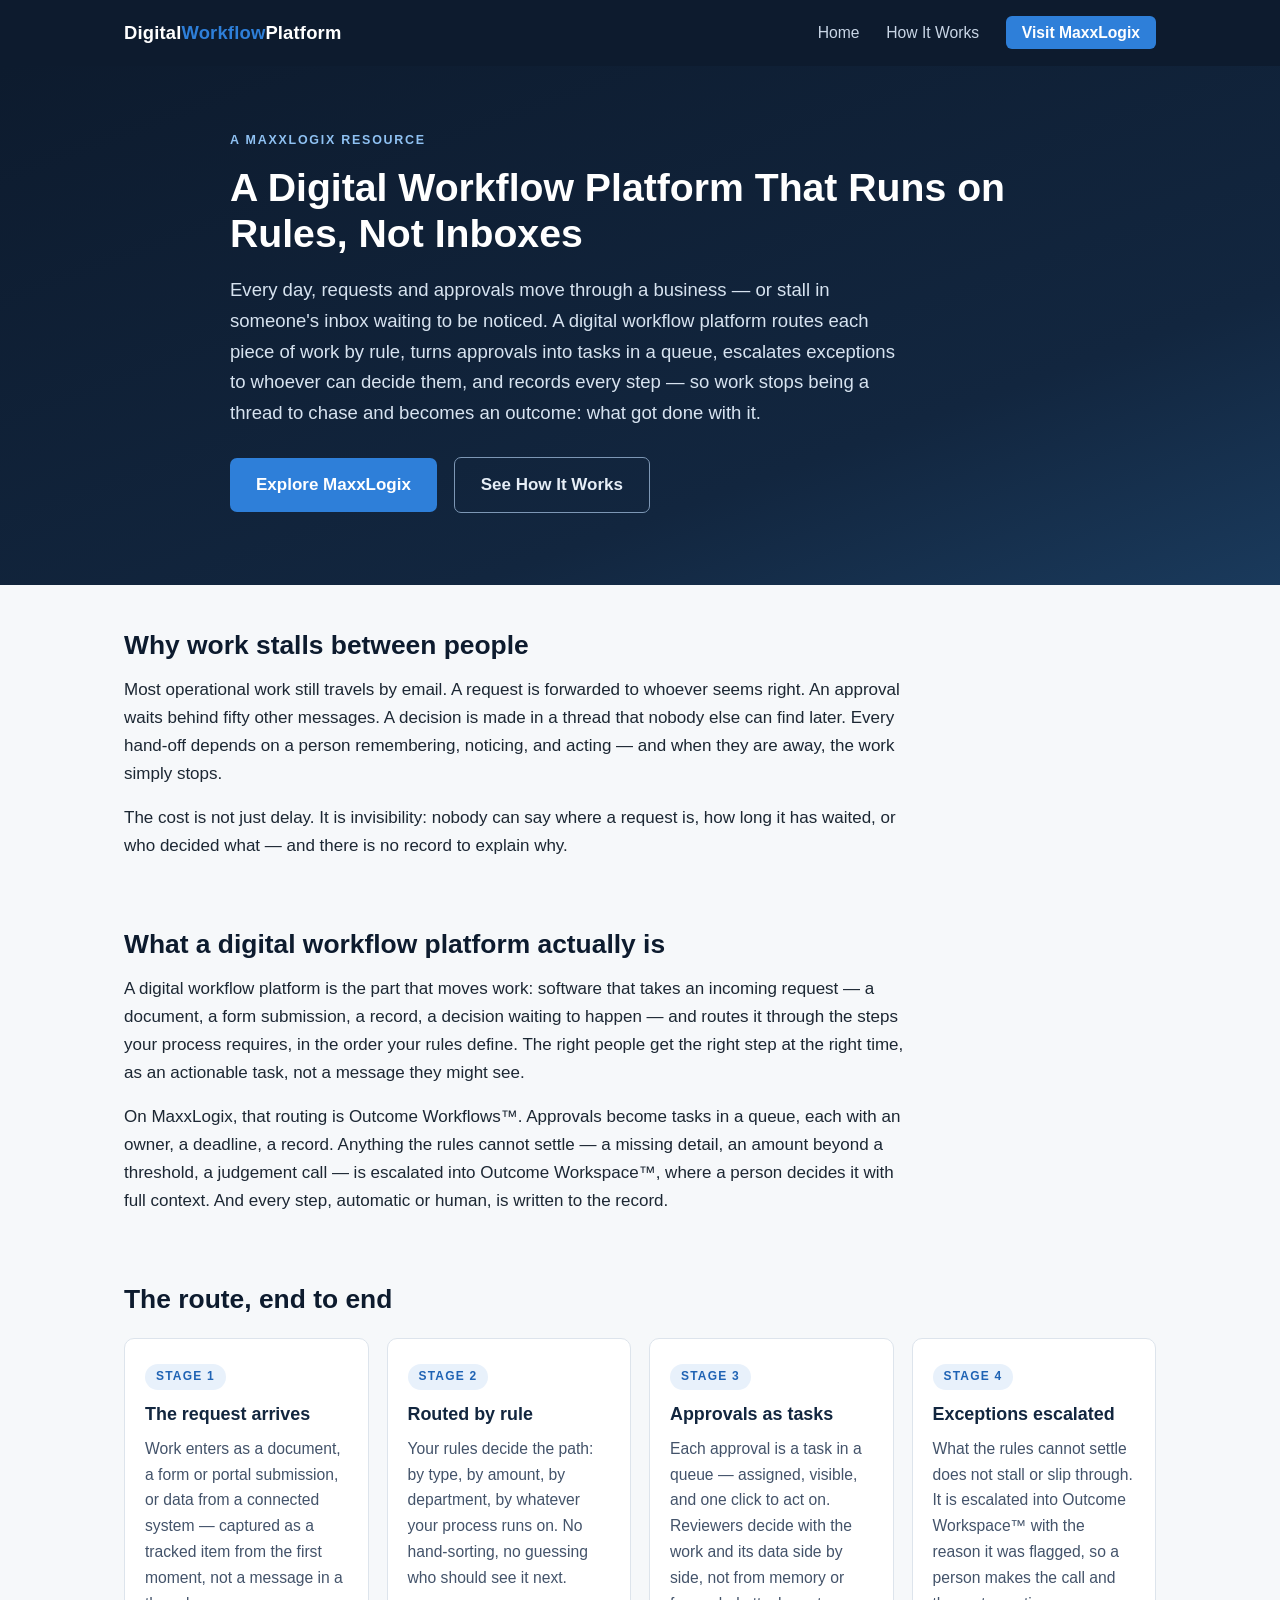
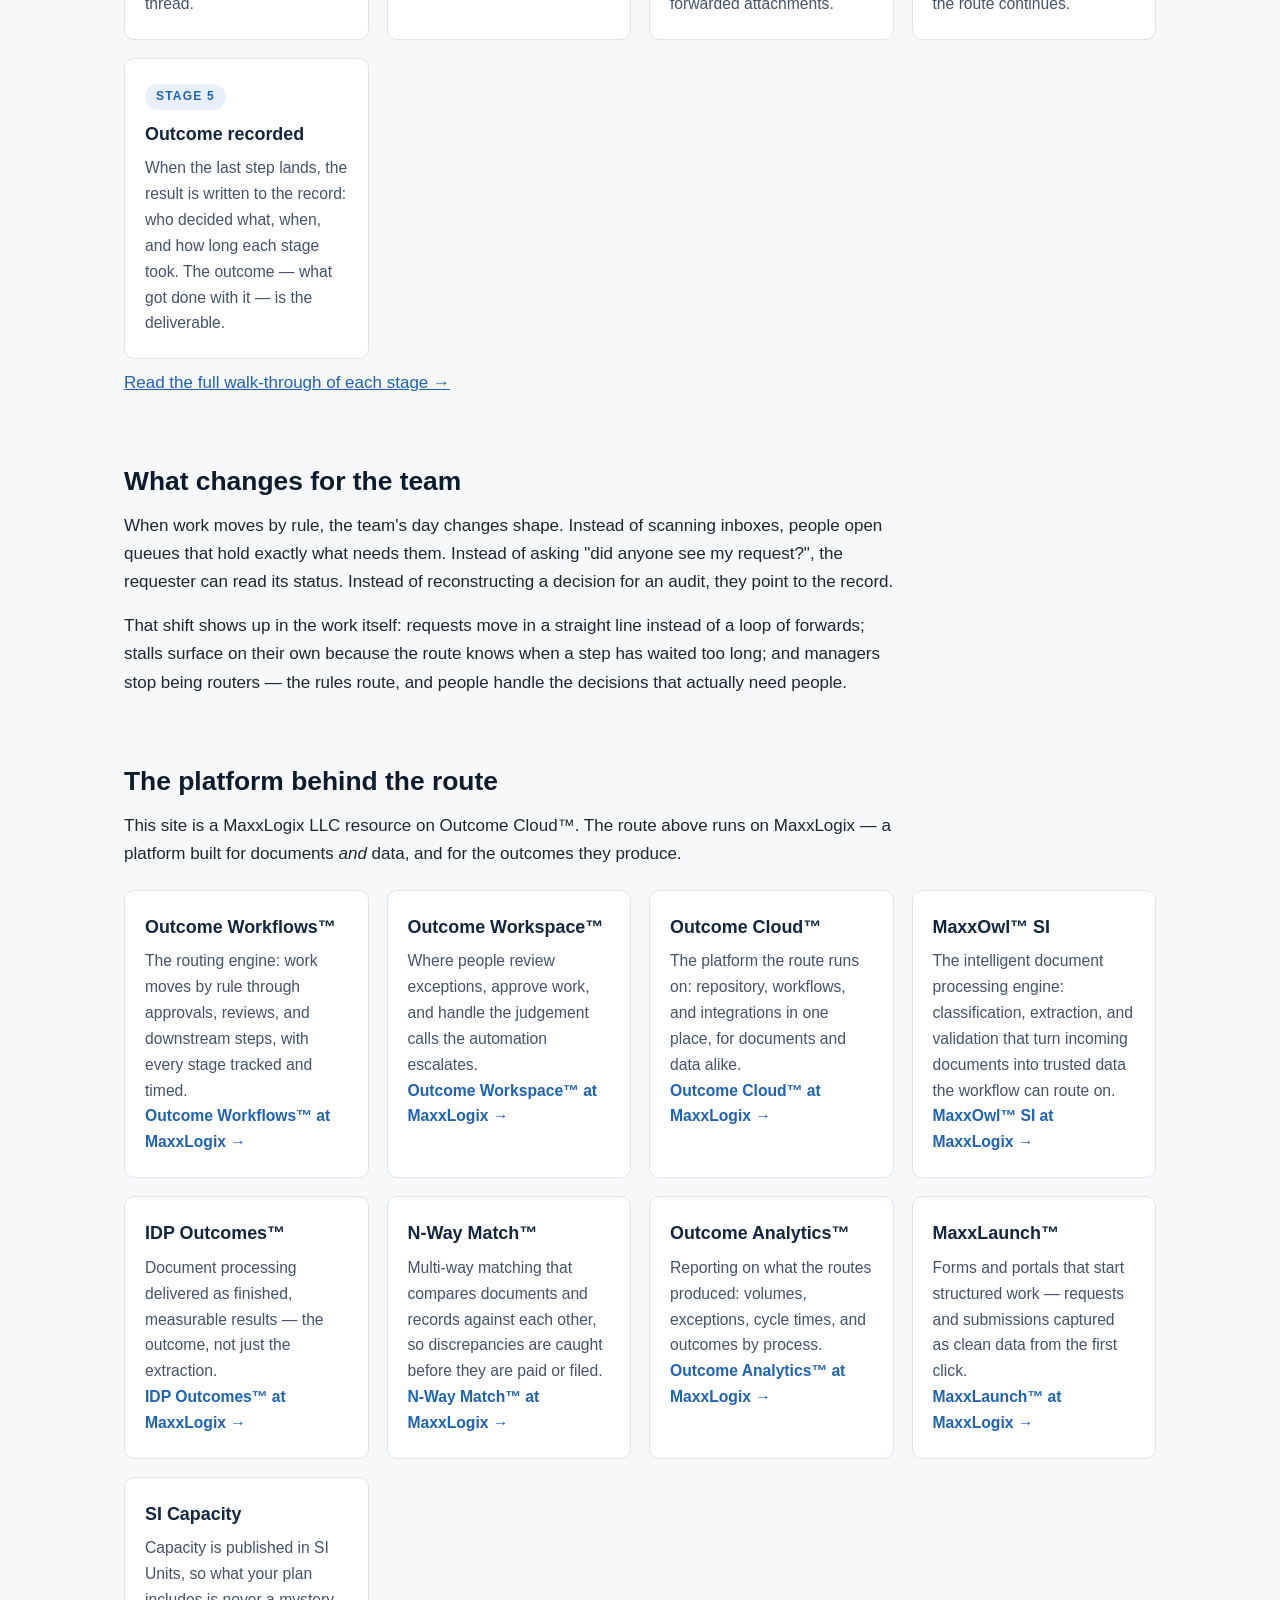
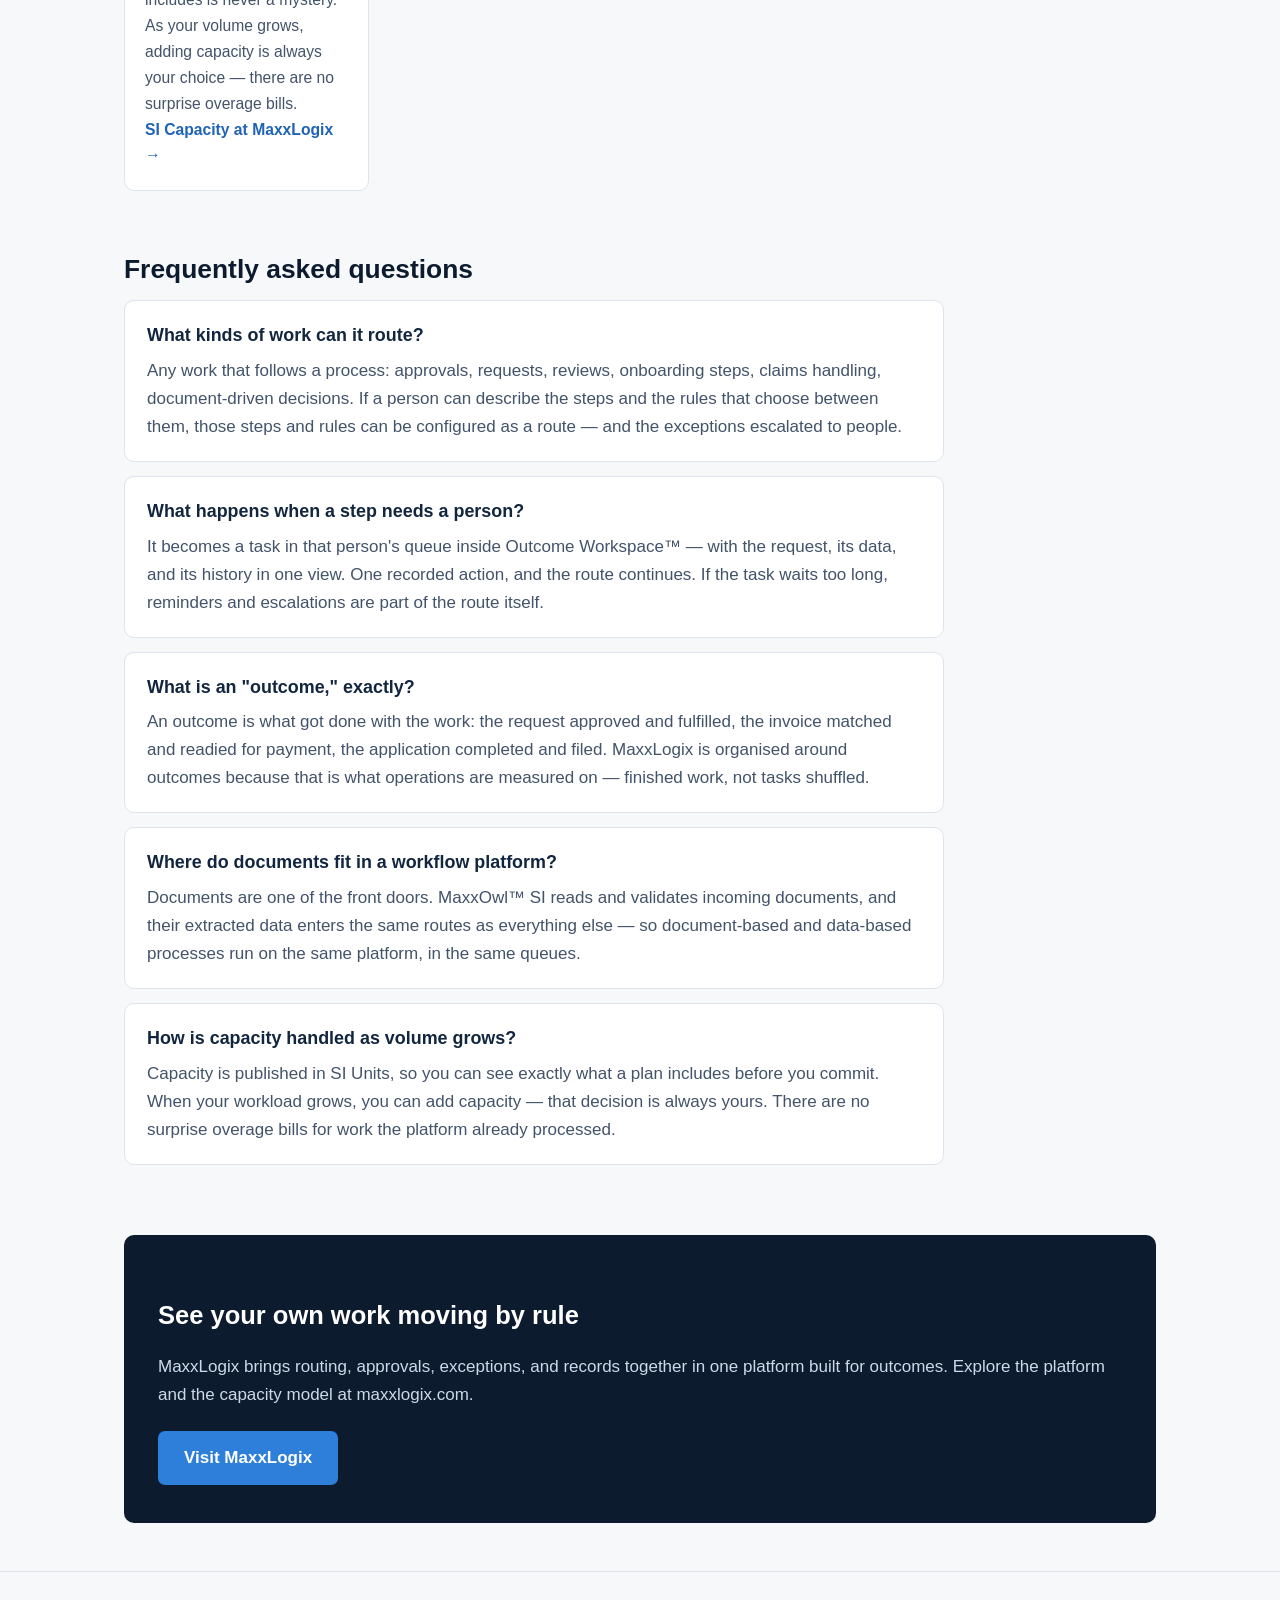
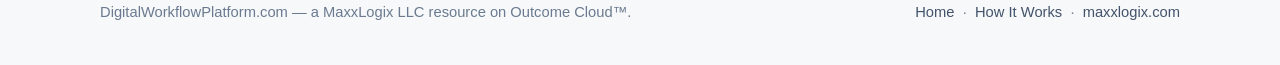
==== index.html @ 6dafa9f3 "Add files via upload" ====
<!DOCTYPE html>
<html lang="en">
<head>
<meta charset="UTF-8">
<meta name="viewport" content="width=device-width, initial-scale=1.0">
<title>Digital Workflow Platform: Work Routed by Rule | Digital Workflow Platform</title>
<meta name="description" content="A digital workflow platform routes work by rule, turns approvals into queue tasks, escalates exceptions, and records every outcome. See how Outcome Workflows runs on MaxxLogix.">
<link rel="canonical" href="https://digitalworkflowplatform.com/">
<meta property="og:type" content="website">
<meta property="og:site_name" content="Digital Workflow Platform">
<meta property="og:title" content="Digital Workflow Platform: Work Routed by Rule">
<meta property="og:description" content="Requests arrive. Outcomes get delivered. How a digital workflow platform routes work by rule — intake, routing, approvals, exceptions, and the recorded outcome.">
<meta property="og:url" content="https://digitalworkflowplatform.com/">
<meta name="twitter:card" content="summary">
<link rel="stylesheet" href="style.css">
</head>
<body>

<header class="site-header">
  <div class="header-inner">
    <a class="wordmark" href="index.html">Digital<span>Workflow</span>Platform</a>
    <nav class="main-nav">
      <a href="index.html">Home</a>
      <a href="how-it-works.html">How It Works</a>
      <a class="nav-cta" href="https://maxxlogix.com">Visit MaxxLogix</a>
    </nav>
  </div>
</header>

<div class="hero">
  <div class="hero-inner">
    <p class="eyebrow">A MaxxLogix Resource</p>
    <h1>A Digital Workflow Platform That Runs on Rules, Not Inboxes</h1>
    <p class="lede">Every day, requests and approvals move through a business — or stall in someone's inbox waiting to be noticed. A digital workflow platform routes each piece of work by rule, turns approvals into tasks in a queue, escalates exceptions to whoever can decide them, and records every step — so work stops being a thread to chase and becomes an outcome: what got done with it.</p>
    <a class="btn" href="https://maxxlogix.com">Explore MaxxLogix</a>
    <a class="btn ghost" href="how-it-works.html">See How It Works</a>
  </div>
</div>

<main>

  <section>
    <h2>Why work stalls between people</h2>
    <p>Most operational work still travels by email. A request is forwarded to whoever seems right. An approval waits behind fifty other messages. A decision is made in a thread that nobody else can find later. Every hand-off depends on a person remembering, noticing, and acting — and when they are away, the work simply stops.</p>
    <p>The cost is not just delay. It is invisibility: nobody can say where a request is, how long it has waited, or who decided what — and there is no record to explain why.</p>
  </section>

  <section>
    <h2>What a digital workflow platform actually is</h2>
    <p>A digital workflow platform is the part that moves work: software that takes an incoming request — a document, a form submission, a record, a decision waiting to happen — and routes it through the steps your process requires, in the order your rules define. The right people get the right step at the right time, as an actionable task, not a message they might see.</p>
    <p>On MaxxLogix, that routing is Outcome Workflows&trade;. Approvals become tasks in a queue, each with an owner, a deadline, a record. Anything the rules cannot settle — a missing detail, an amount beyond a threshold, a judgement call — is escalated into Outcome Workspace&trade;, where a person decides it with full context. And every step, automatic or human, is written to the record.</p>
  </section>

  <section>
    <h2>The route, end to end</h2>
    <div class="grid">
      <div class="card">
        <span class="step">Stage 1</span>
        <h3>The request arrives</h3>
        <p>Work enters as a document, a form or portal submission, or data from a connected system — captured as a tracked item from the first moment, not a message in a thread.</p>
      </div>
      <div class="card">
        <span class="step">Stage 2</span>
        <h3>Routed by rule</h3>
        <p>Your rules decide the path: by type, by amount, by department, by whatever your process runs on. No hand-sorting, no guessing who should see it next.</p>
      </div>
      <div class="card">
        <span class="step">Stage 3</span>
        <h3>Approvals as tasks</h3>
        <p>Each approval is a task in a queue — assigned, visible, and one click to act on. Reviewers decide with the work and its data side by side, not from memory or forwarded attachments.</p>
      </div>
      <div class="card">
        <span class="step">Stage 4</span>
        <h3>Exceptions escalated</h3>
        <p>What the rules cannot settle does not stall or slip through. It is escalated into Outcome Workspace&trade; with the reason it was flagged, so a person makes the call and the route continues.</p>
      </div>
      <div class="card">
        <span class="step">Stage 5</span>
        <h3>Outcome recorded</h3>
        <p>When the last step lands, the result is written to the record: who decided what, when, and how long each stage took. The outcome — what got done with it — is the deliverable.</p>
      </div>
    </div>
    <p><a href="how-it-works.html">Read the full walk-through of each stage &rarr;</a></p>
  </section>

  <section>
    <h2>What changes for the team</h2>
    <p>When work moves by rule, the team's day changes shape. Instead of scanning inboxes, people open queues that hold exactly what needs them. Instead of asking "did anyone see my request?", the requester can read its status. Instead of reconstructing a decision for an audit, they point to the record.</p>
    <p>That shift shows up in the work itself: requests move in a straight line instead of a loop of forwards; stalls surface on their own because the route knows when a step has waited too long; and managers stop being routers — the rules route, and people handle the decisions that actually need people.</p>
  </section>

  <section>
    <h2>The platform behind the route</h2>
    <p class="narrow">This site is a MaxxLogix LLC resource on Outcome Cloud&trade;. The route above runs on MaxxLogix — a platform built for documents <em>and</em> data, and for the outcomes they produce.</p>
    <div class="grid">
      <div class="card">
        <h3>Outcome Workflows&trade;</h3>
        <p>The routing engine: work moves by rule through approvals, reviews, and downstream steps, with every stage tracked and timed.</p>
        <p><a href="https://maxxlogix.com/outcome-workflows/">Outcome Workflows&trade; at MaxxLogix &rarr;</a></p>
      </div>
      <div class="card">
        <h3>Outcome Workspace&trade;</h3>
        <p>Where people review exceptions, approve work, and handle the judgement calls the automation escalates.</p>
        <p><a href="https://maxxlogix.com/outcome-workspace/">Outcome Workspace&trade; at MaxxLogix &rarr;</a></p>
      </div>
      <div class="card">
        <h3>Outcome Cloud&trade;</h3>
        <p>The platform the route runs on: repository, workflows, and integrations in one place, for documents and data alike.</p>
        <p><a href="https://maxxlogix.com/outcome-cloud/">Outcome Cloud&trade; at MaxxLogix &rarr;</a></p>
      </div>
      <div class="card">
        <h3>MaxxOwl&trade; SI</h3>
        <p>The intelligent document processing engine: classification, extraction, and validation that turn incoming documents into trusted data the workflow can route on.</p>
        <p><a href="https://maxxlogix.com/maxxowl-si/">MaxxOwl&trade; SI at MaxxLogix &rarr;</a></p>
      </div>
      <div class="card">
        <h3>IDP Outcomes&trade;</h3>
        <p>Document processing delivered as finished, measurable results — the outcome, not just the extraction.</p>
        <p><a href="https://maxxlogix.com/idp-outcomes/">IDP Outcomes&trade; at MaxxLogix &rarr;</a></p>
      </div>
      <div class="card">
        <h3>N-Way Match&trade;</h3>
        <p>Multi-way matching that compares documents and records against each other, so discrepancies are caught before they are paid or filed.</p>
        <p><a href="https://maxxlogix.com/outcome-match/">N-Way Match&trade; at MaxxLogix &rarr;</a></p>
      </div>
      <div class="card">
        <h3>Outcome Analytics&trade;</h3>
        <p>Reporting on what the routes produced: volumes, exceptions, cycle times, and outcomes by process.</p>
        <p><a href="https://maxxlogix.com/outcome-analytics/">Outcome Analytics&trade; at MaxxLogix &rarr;</a></p>
      </div>
      <div class="card">
        <h3>MaxxLaunch&trade;</h3>
        <p>Forms and portals that start structured work — requests and submissions captured as clean data from the first click.</p>
        <p><a href="https://maxxlogix.com/maxxlaunch/">MaxxLaunch&trade; at MaxxLogix &rarr;</a></p>
      </div>
      <div class="card">
        <h3>SI Capacity</h3>
        <p>Capacity is published in SI Units, so what your plan includes is never a mystery. As your volume grows, adding capacity is always your choice — there are no surprise overage bills.</p>
        <p><a href="https://maxxlogix.com/si-capacity/">SI Capacity at MaxxLogix &rarr;</a></p>
      </div>
    </div>
  </section>

  <section>
    <h2>Frequently asked questions</h2>

    <div class="faq-item">
      <h3>What kinds of work can it route?</h3>
      <p>Any work that follows a process: approvals, requests, reviews, onboarding steps, claims handling, document-driven decisions. If a person can describe the steps and the rules that choose between them, those steps and rules can be configured as a route — and the exceptions escalated to people.</p>
    </div>

    <div class="faq-item">
      <h3>What happens when a step needs a person?</h3>
      <p>It becomes a task in that person's queue inside Outcome Workspace&trade; — with the request, its data, and its history in one view. One recorded action, and the route continues. If the task waits too long, reminders and escalations are part of the route itself.</p>
    </div>

    <div class="faq-item">
      <h3>What is an "outcome," exactly?</h3>
      <p>An outcome is what got done with the work: the request approved and fulfilled, the invoice matched and readied for payment, the application completed and filed. MaxxLogix is organised around outcomes because that is what operations are measured on — finished work, not tasks shuffled.</p>
    </div>

    <div class="faq-item">
      <h3>Where do documents fit in a workflow platform?</h3>
      <p>Documents are one of the front doors. MaxxOwl&trade; SI reads and validates incoming documents, and their extracted data enters the same routes as everything else — so document-based and data-based processes run on the same platform, in the same queues.</p>
    </div>

    <div class="faq-item">
      <h3>How is capacity handled as volume grows?</h3>
      <p>Capacity is published in SI Units, so you can see exactly what a plan includes before you commit. When your workload grows, you can add capacity — that decision is always yours. There are no surprise overage bills for work the platform already processed.</p>
    </div>
  </section>

  <div class="cta-band">
    <h2>See your own work moving by rule</h2>
    <p>MaxxLogix brings routing, approvals, exceptions, and records together in one platform built for outcomes. Explore the platform and the capacity model at maxxlogix.com.</p>
    <a class="btn" href="https://maxxlogix.com">Visit MaxxLogix</a>
  </div>

</main>

<footer class="site-footer">
  <div class="footer-inner">
    <span>DigitalWorkflowPlatform.com — a MaxxLogix LLC resource on Outcome Cloud&trade;.</span>
    <span><a href="index.html">Home</a> &nbsp;·&nbsp; <a href="how-it-works.html">How It Works</a> &nbsp;·&nbsp; <a href="https://maxxlogix.com">maxxlogix.com</a></span>
  </div>
</footer>

</body>
</html>
---- style.css ----
/* Digital Workflow Platform — microsite styles
   Palette: deep navy / slate with a single steel-blue accent.
   No external assets. System font stack only. */

:root {
  --navy: #0d1b2e;
  --navy-2: #12263f;
  --slate: #43536a;
  --slate-light: #6b7a8f;
  --ink: #1c2733;
  --bg: #f6f8fa;
  --card: #ffffff;
  --line: #dde4ec;
  --accent: #2e7fd9;
  --accent-dark: #1f63b4;
  --radius: 10px;
}

* { box-sizing: border-box; }

html { scroll-behavior: smooth; }

body {
  margin: 0;
  font-family: -apple-system, BlinkMacSystemFont, "Segoe UI", Roboto,
    "Helvetica Neue", Arial, sans-serif;
  color: var(--ink);
  background: var(--bg);
  line-height: 1.65;
  font-size: 17px;
}

a { color: var(--accent-dark); }
a:hover { color: var(--accent); }

/* ---------- Header ---------- */
.site-header {
  background: var(--navy);
  color: #fff;
}
.header-inner {
  max-width: 1080px;
  margin: 0 auto;
  padding: 18px 24px;
  display: flex;
  flex-wrap: wrap;
  align-items: center;
  justify-content: space-between;
  gap: 12px;
}
.wordmark {
  color: #fff;
  text-decoration: none;
  font-weight: 700;
  font-size: 1.15rem;
  letter-spacing: 0.01em;
}
.wordmark span { color: var(--accent); }
.main-nav a {
  color: #c9d6e6;
  text-decoration: none;
  margin-left: 22px;
  font-size: 0.98rem;
}
.main-nav a:hover { color: #fff; }
.main-nav a.nav-cta {
  background: var(--accent);
  color: #fff;
  padding: 8px 16px;
  border-radius: 6px;
  font-weight: 600;
}
.main-nav a.nav-cta:hover { background: var(--accent-dark); }

/* ---------- Hero ---------- */
.hero {
  background: linear-gradient(160deg, var(--navy) 0%, var(--navy-2) 70%, #1a3a5c 100%);
  color: #fff;
  padding: 64px 24px 72px;
}
.hero-inner { max-width: 820px; margin: 0 auto; }
.hero .eyebrow {
  text-transform: uppercase;
  letter-spacing: 0.14em;
  font-size: 0.78rem;
  font-weight: 700;
  color: #8fc1f2;
  margin: 0 0 14px;
}
.hero h1 {
  font-size: 2.45rem;
  line-height: 1.18;
  margin: 0 0 18px;
  font-weight: 750;
}
.hero p.lede {
  font-size: 1.16rem;
  color: #d7e3f0;
  margin: 0 0 28px;
  max-width: 680px;
}
.btn {
  display: inline-block;
  background: var(--accent);
  color: #fff;
  text-decoration: none;
  font-weight: 600;
  padding: 13px 26px;
  border-radius: 7px;
  margin-right: 12px;
}
.btn:hover { background: var(--accent-dark); color: #fff; }
.btn.ghost {
  background: transparent;
  border: 1px solid #7d97b5;
  color: #e6eef7;
}
.btn.ghost:hover { border-color: #fff; color: #fff; }

/* ---------- Layout ---------- */
main { max-width: 1080px; margin: 0 auto; padding: 0 24px; }
section { padding: 44px 0 8px; }
section h2 {
  font-size: 1.65rem;
  line-height: 1.25;
  color: var(--navy);
  margin: 0 0 14px;
}
section h3 { color: var(--navy-2); margin: 0 0 8px; font-size: 1.12rem; }
section p { max-width: 780px; margin: 0 0 16px; }
.narrow { max-width: 780px; }

/* ---------- Stage / card grids ---------- */
.grid {
  display: grid;
  grid-template-columns: repeat(auto-fit, minmax(230px, 1fr));
  gap: 18px;
  margin: 22px 0 10px;
}
.card {
  background: var(--card);
  border: 1px solid var(--line);
  border-radius: var(--radius);
  padding: 22px 20px;
}
.card .step {
  display: inline-block;
  font-size: 0.75rem;
  font-weight: 700;
  letter-spacing: 0.1em;
  text-transform: uppercase;
  color: var(--accent-dark);
  background: #e8f1fb;
  border-radius: 20px;
  padding: 3px 11px;
  margin-bottom: 10px;
}
.card p { margin: 0; font-size: 0.98rem; color: var(--slate); }
.card h3 { margin-bottom: 6px; }
.card a { font-weight: 600; text-decoration: none; }
.card a:hover { text-decoration: underline; }

/* ---------- Deep-dive stage list (how it works) ---------- */
.stage-list { max-width: 820px; }
.stage-block {
  background: var(--card);
  border: 1px solid var(--line);
  border-left: 4px solid var(--accent);
  border-radius: var(--radius);
  padding: 22px 24px;
  margin-bottom: 16px;
}
.stage-block p { margin: 0 0 10px; }
.stage-block p:last-child { margin-bottom: 0; }

/* ---------- FAQ ---------- */
.faq-item {
  background: var(--card);
  border: 1px solid var(--line);
  border-radius: var(--radius);
  padding: 20px 22px;
  margin-bottom: 14px;
  max-width: 820px;
}
.faq-item h3 { margin-bottom: 6px; }
.faq-item p { margin: 0; color: var(--slate); }

/* ---------- CTA band ---------- */
.cta-band {
  background: var(--navy);
  color: #fff;
  border-radius: var(--radius);
  padding: 38px 34px;
  margin: 48px 0;
  text-align: left;
}
.cta-band h2 { color: #fff; margin-bottom: 10px; }
.cta-band p { color: #ccd9e8; margin-bottom: 22px; }

/* ---------- Footer ---------- */
.site-footer {
  border-top: 1px solid var(--line);
  margin-top: 24px;
  padding: 28px 24px 40px;
  color: var(--slate-light);
  font-size: 0.92rem;
}
.footer-inner {
  max-width: 1080px;
  margin: 0 auto;
  display: flex;
  flex-wrap: wrap;
  gap: 10px 28px;
  justify-content: space-between;
}
.site-footer a { color: var(--slate); text-decoration: none; }
.site-footer a:hover { text-decoration: underline; }

/* ---------- Breadcrumb (subpage) ---------- */
.crumb { padding: 22px 0 0; font-size: 0.92rem; color: var(--slate-light); }
.crumb a { text-decoration: none; }
.crumb a:hover { text-decoration: underline; }
.page-head { padding-top: 18px; }
.page-head h1 { font-size: 2.05rem; color: var(--navy); line-height: 1.22; margin: 0 0 12px; }
.page-head p.lede { font-size: 1.1rem; color: var(--slate); max-width: 760px; }

/* ---------- Responsive ---------- */
@media (max-width: 640px) {
  body { font-size: 16px; }
  .hero { padding: 44px 20px 52px; }
  .hero h1 { font-size: 1.85rem; }
  .page-head h1 { font-size: 1.6rem; }
  section h2 { font-size: 1.4rem; }
  .main-nav a { margin-left: 14px; }
  .btn { display: block; text-align: center; margin: 0 0 10px; }
  .cta-band { padding: 28px 22px; }
}
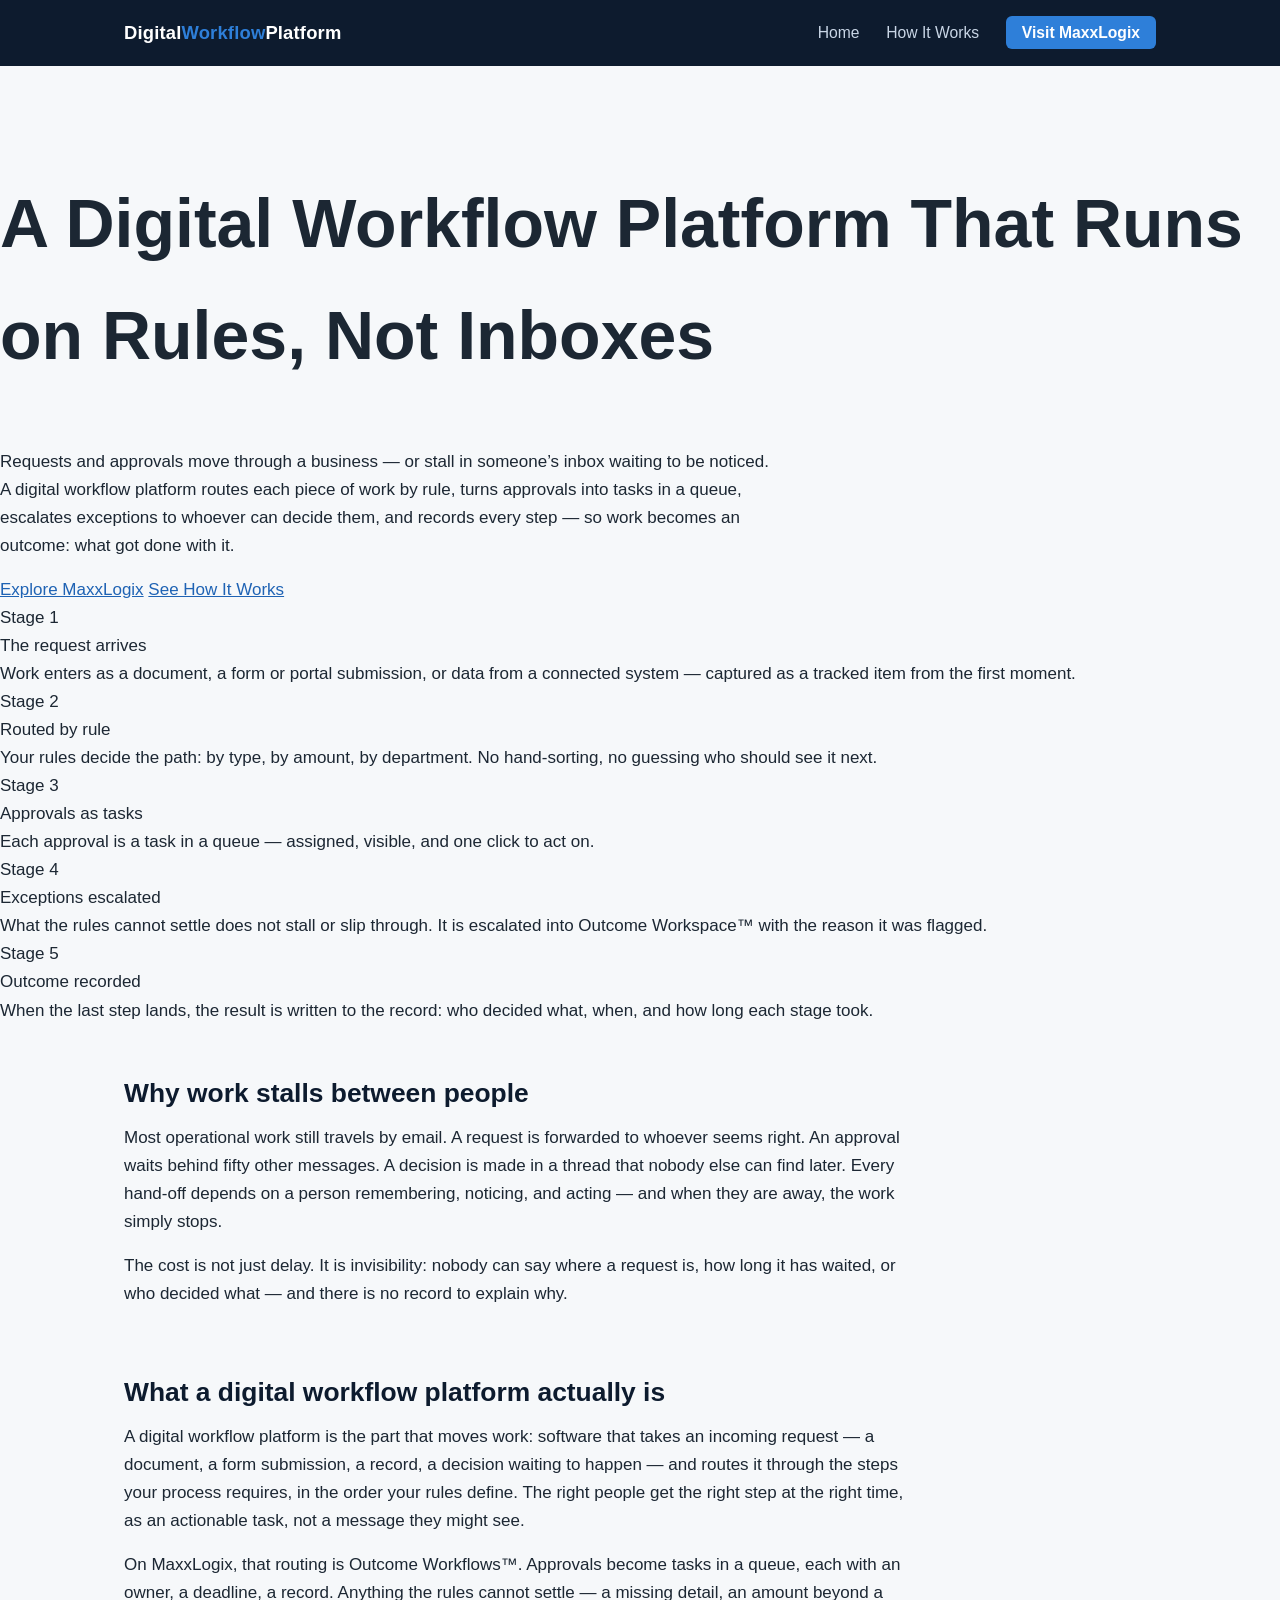
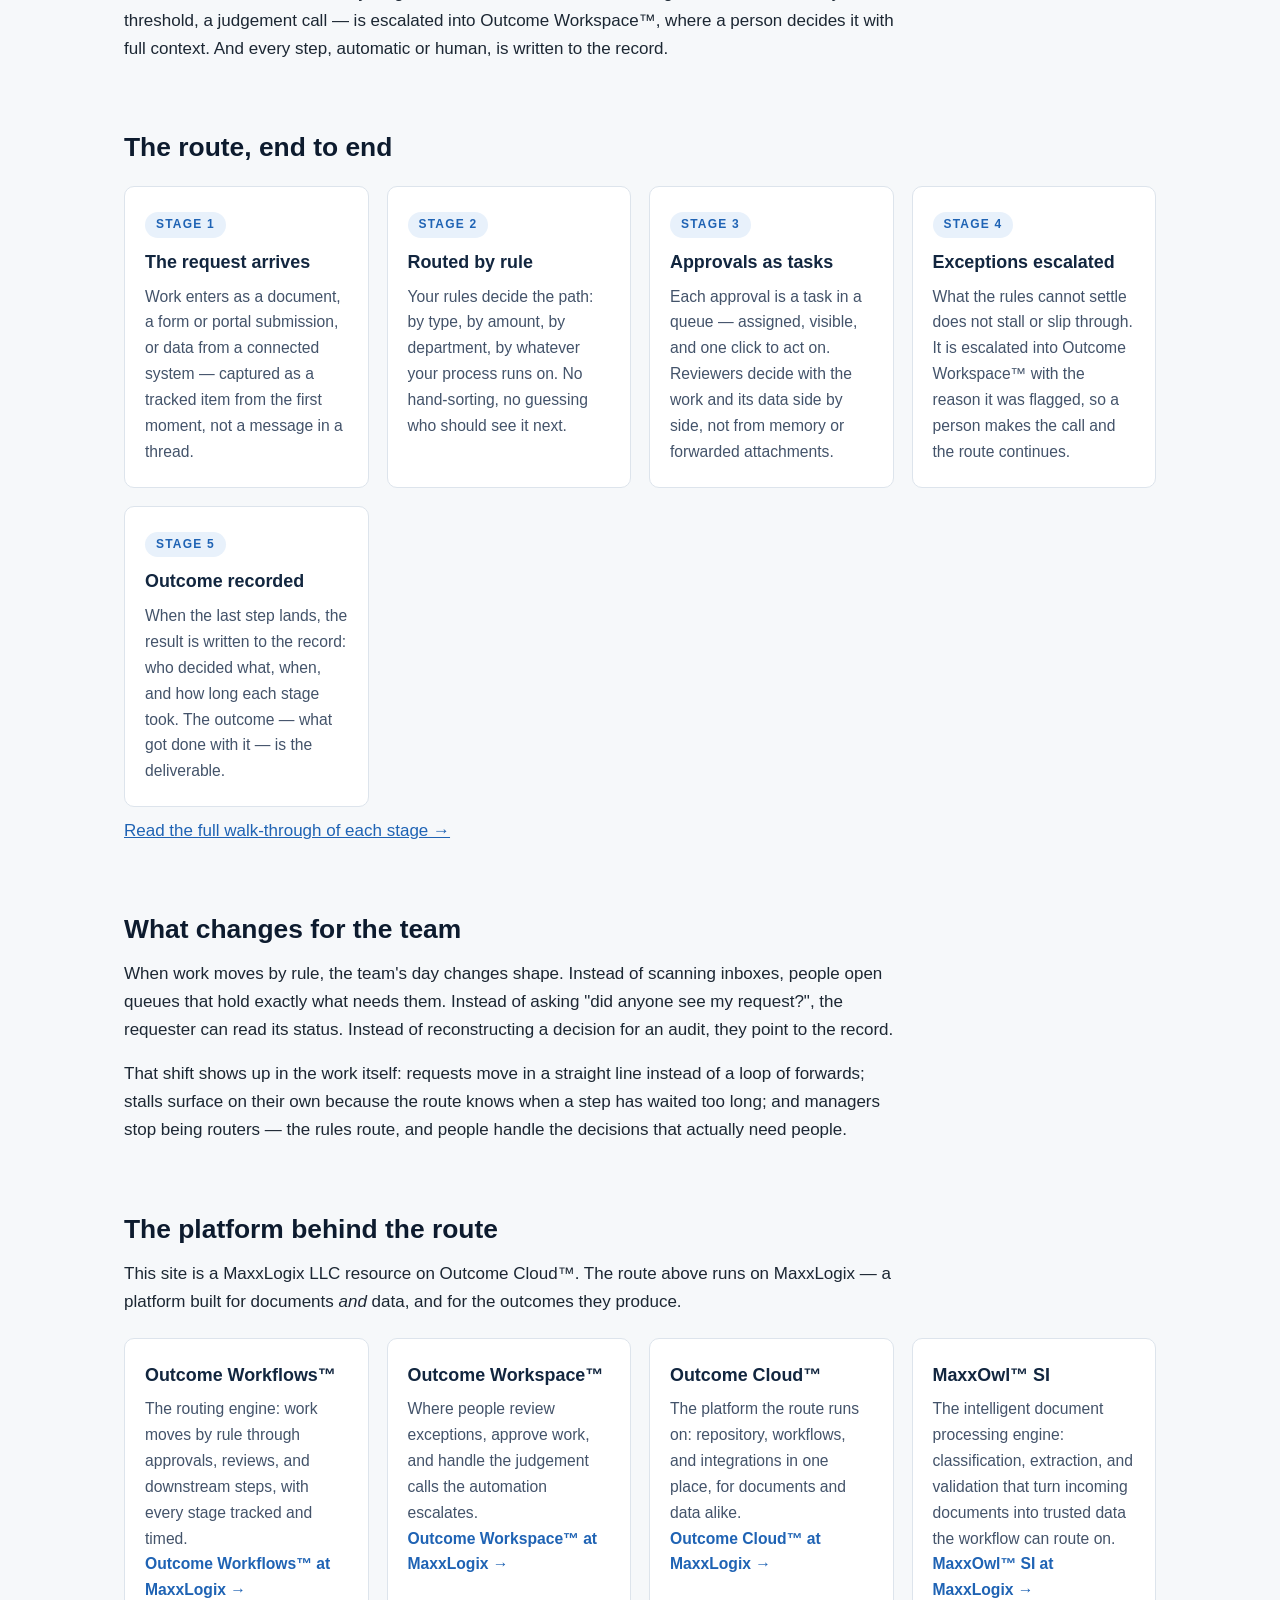
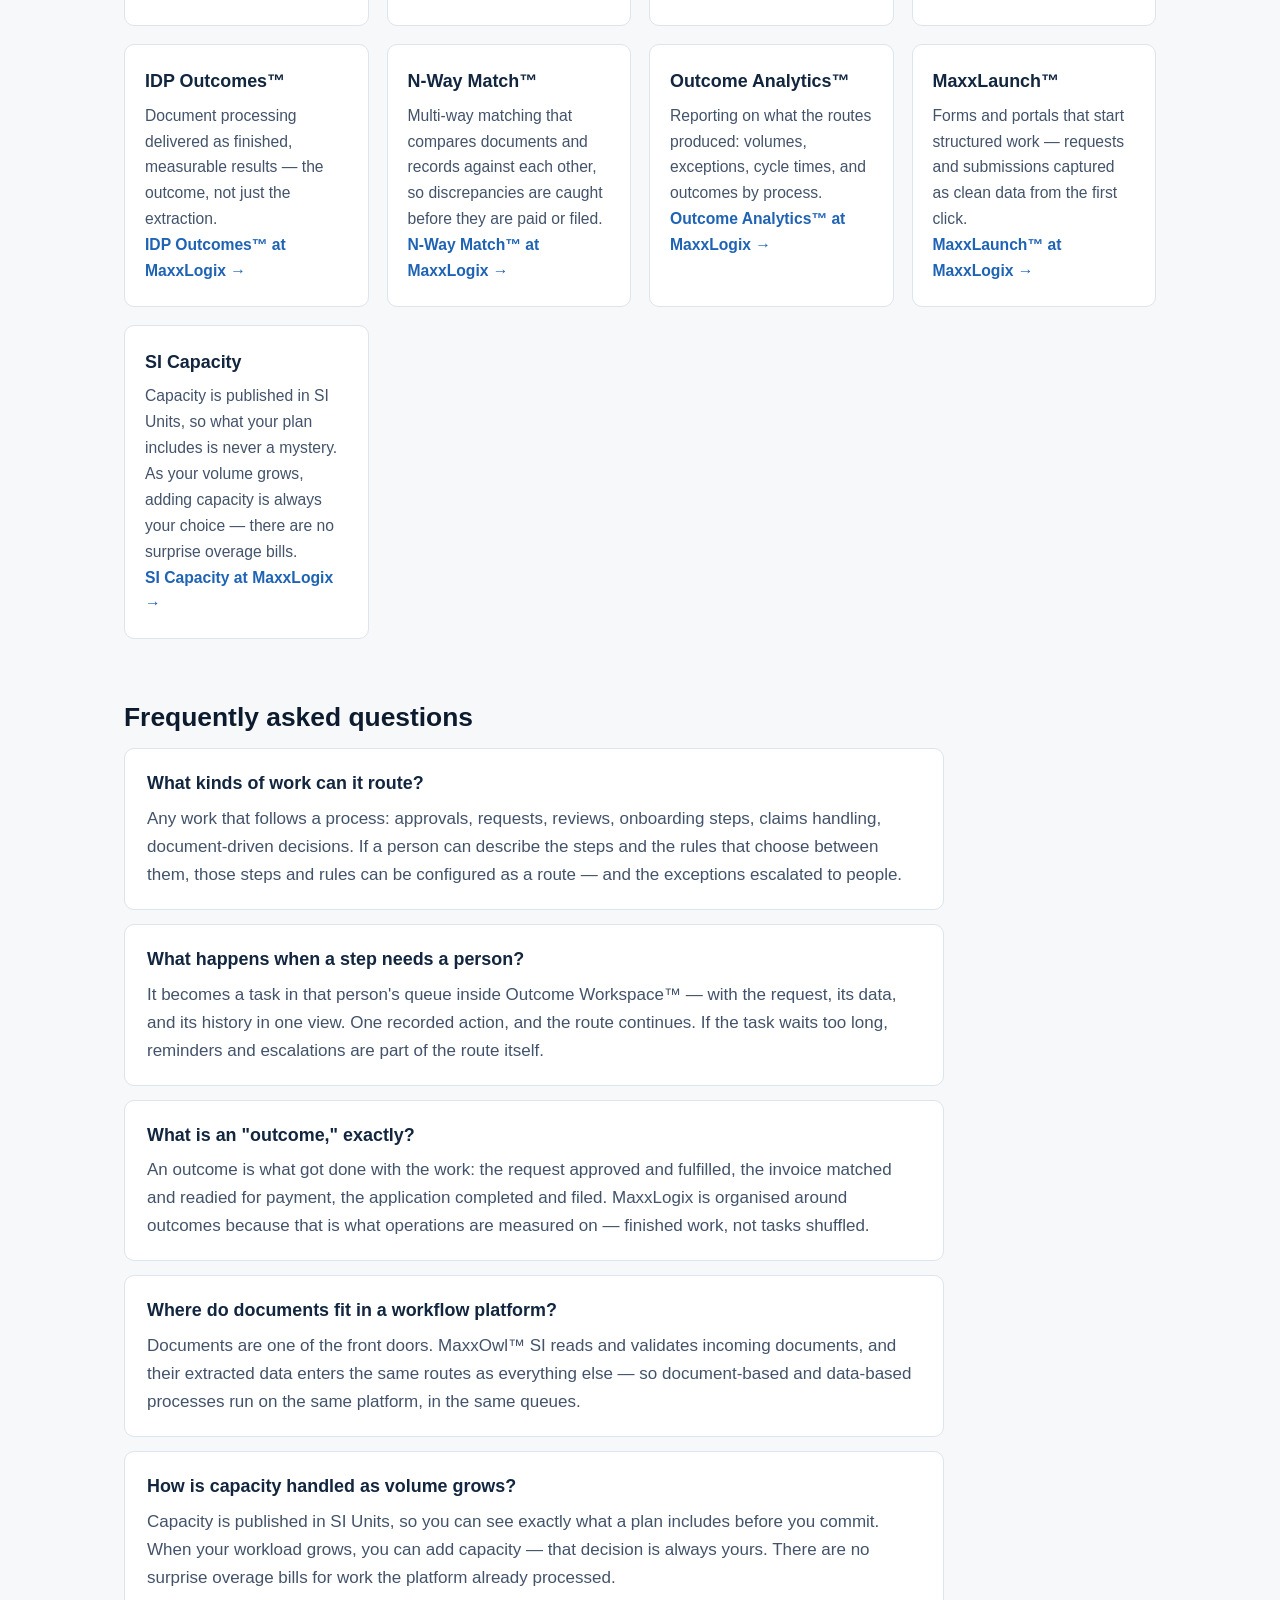
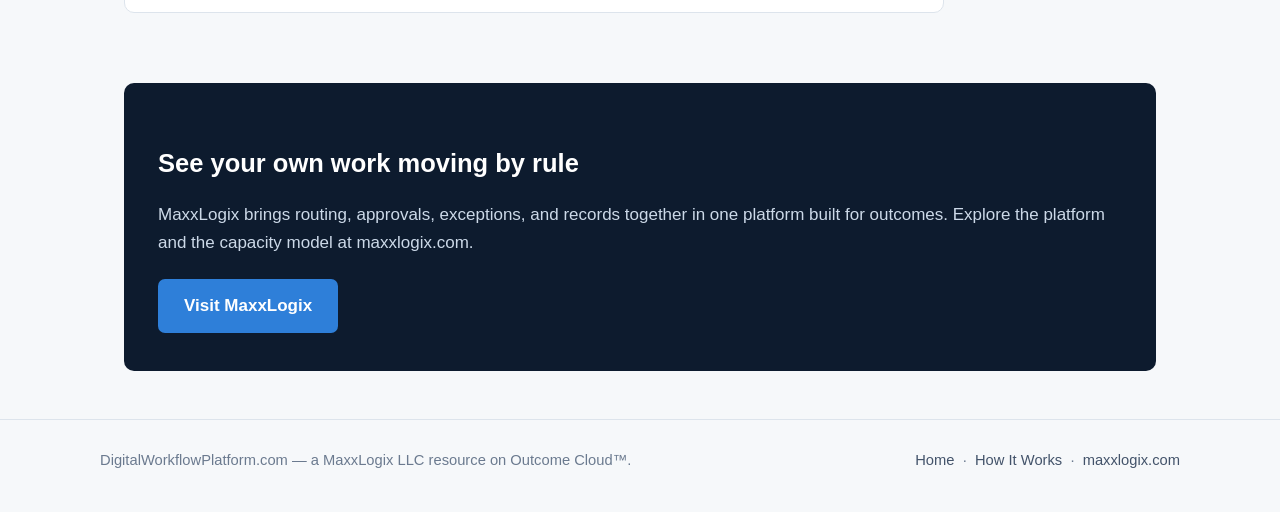
==== commit 3cacf849: "Hero refresh: bold hero redesign (approved 2026-11-17)" ====
--- a/index.html
+++ b/index.html
@@ -27,15 +27,27 @@
   </div>
 </header>
 
-<div class="hero">
-  <div class="hero-inner">
-    <p class="eyebrow">A MaxxLogix Resource</p>
-    <h1>A Digital Workflow Platform That Runs on Rules, Not Inboxes</h1>
-    <p class="lede">Every day, requests and approvals move through a business — or stall in someone's inbox waiting to be noticed. A digital workflow platform routes each piece of work by rule, turns approvals into tasks in a queue, escalates exceptions to whoever can decide them, and records every step — so work stops being a thread to chase and becomes an outcome: what got done with it.</p>
-    <a class="btn" href="https://maxxlogix.com">Explore MaxxLogix</a>
-    <a class="btn ghost" href="how-it-works.html">See How It Works</a>
-  </div>
-</div>
+<section class="bh">
+  <div class="bh-wrap">
+    <div class="bh-grid">
+      <div>
+        <h1 class="bh-h1" style="font-size:68px">A Digital Workflow Platform That Runs on <span class="bh-a">Rules</span>, <span class="bh-h">Not Inboxes</span></h1>
+        <p class="bh-lede">Requests and approvals move through a business — or stall in someone&rsquo;s inbox waiting to be noticed. A digital workflow platform routes each piece of work by rule, turns approvals into tasks in a queue, escalates exceptions to whoever can decide them, and records every step — so work becomes an outcome: what got done with it.</p>
+        <div class="bh-actions">
+          <a class="bh-btn" href="https://maxxlogix.com">Explore MaxxLogix</a>
+          <a class="bh-link2" href="how-it-works.html">See How It Works</a>
+        </div>
+      </div>
+      <div class="bh-path" aria-label="The path, end to end">
+        <div class="bh-stage bh-s1"><div class="bh-n">Stage 1</div><div class="bh-t">The request arrives</div><div class="bh-d">Work enters as a document, a form or portal submission, or data from a connected system — captured as a tracked item from the first moment.</div></div>
+        <div class="bh-stage bh-s2"><div class="bh-n">Stage 2</div><div class="bh-t">Routed by rule</div><div class="bh-d">Your rules decide the path: by type, by amount, by department. No hand-sorting, no guessing who should see it next.</div></div>
+        <div class="bh-stage bh-s3"><div class="bh-n">Stage 3</div><div class="bh-t">Approvals as tasks</div><div class="bh-d">Each approval is a task in a queue — assigned, visible, and one click to act on.</div></div>
+        <div class="bh-stage bh-s4"><div class="bh-n">Stage 4</div><div class="bh-t">Exceptions escalated</div><div class="bh-d">What the rules cannot settle does not stall or slip through. It is escalated into Outcome Workspace&trade; with the reason it was flagged.</div></div>
+        <div class="bh-stage bh-s5"><div class="bh-n">Stage 5</div><div class="bh-t">Outcome recorded</div><div class="bh-d">When the last step lands, the result is written to the record: who decided what, when, and how long each stage took.</div></div>
+      </div>
+    </div>
+  </div>
+</section>
 
 <main>
 
